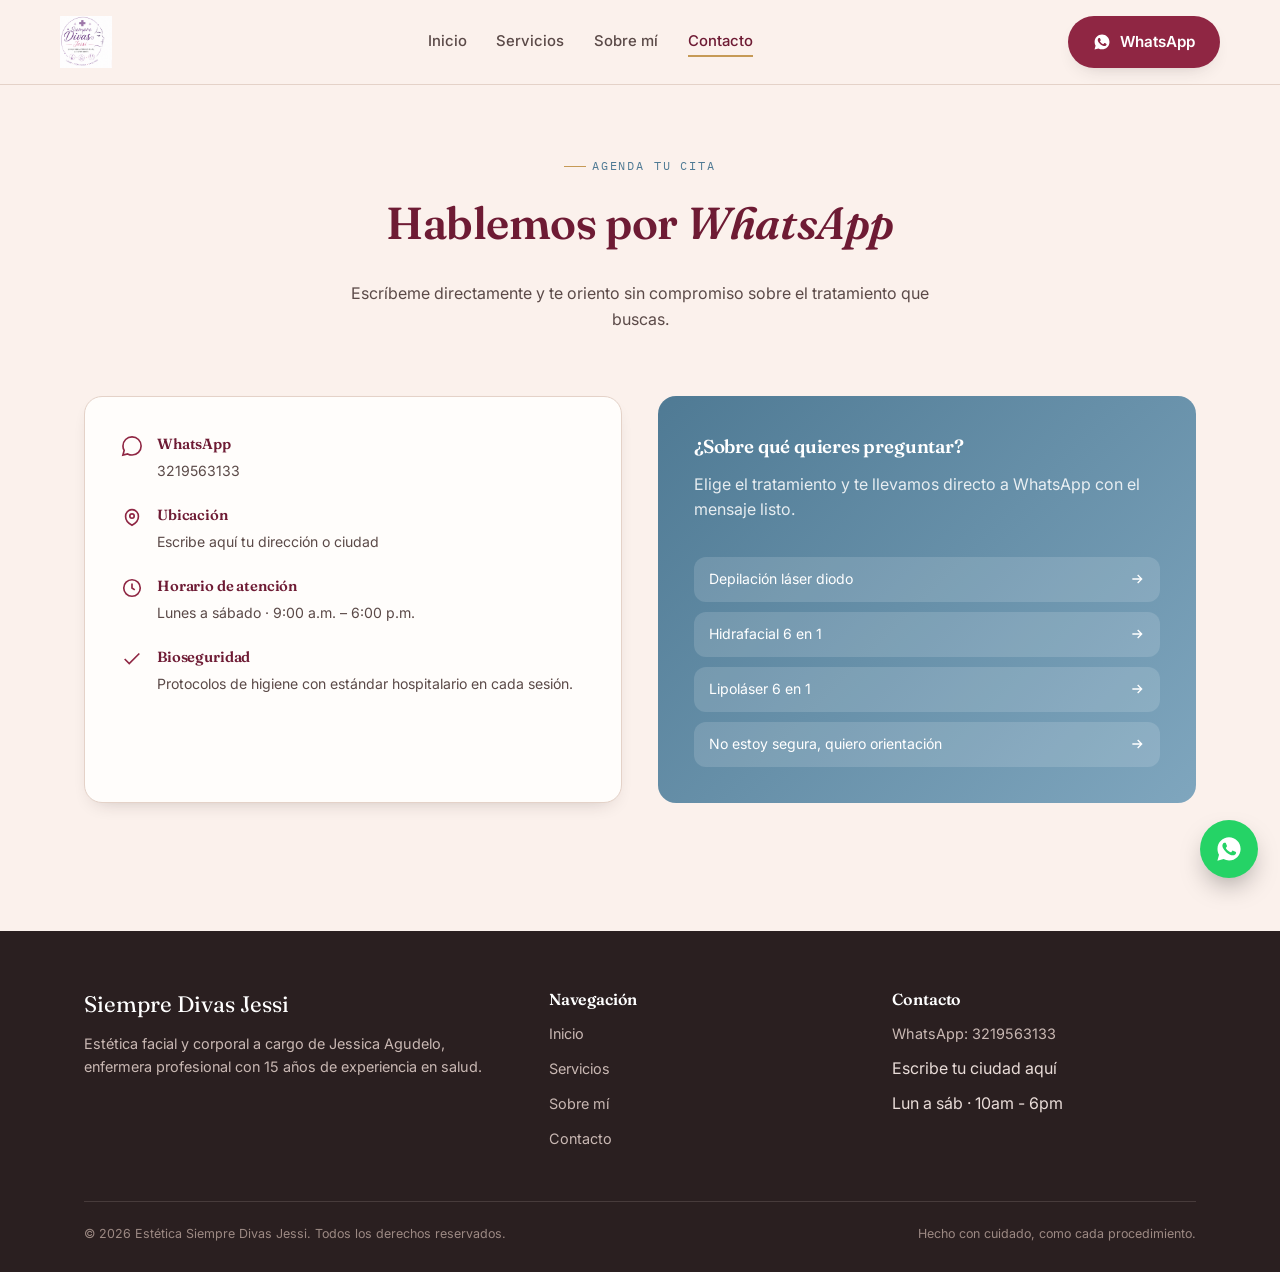
==== contacto.html @ d36f4dac "Add files via upload" ====
<!doctype html>
<html lang="es">
  <head>
    <meta charset="UTF-8" />
    <meta name="viewport" content="width=device-width, initial-scale=1.0" />
    <title>Contacto — Estética Siempre Divas Jessi</title>
    <meta
      name="description"
      content="Agenda tu cita en Estética Siempre Divas Jessi por WhatsApp. Escríbenos y te orientamos sobre depilación láser, hidrafacial o lipoláser."
    />
    <link rel="preconnect" href="https://fonts.googleapis.com" />
    <link rel="preconnect" href="https://fonts.gstatic.com" crossorigin />
    <link
      href="https://fonts.googleapis.com/css2?family=Fraunces:ital,opsz,wght@0,9..144,500;0,9..144,600;1,9..144,500&family=Inter:wght@400;500;600;700&family=IBM+Plex+Mono:wght@500&display=swap"
      rel="stylesheet"
    />
    <link
      rel="icon"
      type="image/png"
      sizes="32x32"
      href="multimedia/favicon-32.png"
    />
    <link rel="apple-touch-icon" href="multimedia/apple-touch-icon.png" />
    <link rel="stylesheet" href="style.css" />
  </head>
  <body>
    <!-- ============ HEADER ============ -->
    <header class="site-header">
      <nav class="nav container">
        <a href="index.html" class="brand">
          <img
            src="multimedia/logo.png"
            alt="Siempre Divas Jessi"
            class="brand-logo"
          />
        </a>
        <ul class="nav-links">
          <li><a href="index.html">Inicio</a></li>
          <li><a href="servicios.html">Servicios</a></li>
          <li><a href="sobre-mi.html">Sobre mí</a></li>
          <li><a href="contacto.html" class="active">Contacto</a></li>
        </ul>
        <div class="nav-cta">
          <a
            class="btn btn-primary"
            href="https://wa.me/573219563133?text=Hola%20Jessi%2C%20quiero%20agendar%20una%20cita"
            target="_blank"
            rel="noopener"
          >
            <svg viewBox="0 0 24 24" fill="currentColor">
              <path
                d="M12.04 2C6.58 2 2.13 6.45 2.13 11.91c0 1.75.46 3.45 1.32 4.95L2.05 22l5.25-1.38a9.9 9.9 0 0 0 4.74 1.21h.01c5.46 0 9.91-4.45 9.91-9.91C21.96 6.45 17.5 2 12.04 2Zm5.8 14.02c-.24.68-1.4 1.3-1.93 1.38-.5.08-1.12.11-1.8-.11-.42-.14-.96-.32-1.65-.62-2.9-1.25-4.8-4.16-4.94-4.36-.14-.2-1.18-1.57-1.18-3 0-1.42.75-2.12 1.02-2.41.27-.29.58-.36.78-.36.2 0 .39 0 .56.01.18.01.42-.07.65.5.24.58.82 2 .89 2.14.07.14.12.31.02.5-.1.2-.15.32-.3.5-.15.17-.31.39-.44.52-.15.15-.3.31-.13.6.17.29.76 1.25 1.63 2.02 1.12 1 2.06 1.31 2.35 1.46.29.15.46.13.63-.08.17-.2.72-.84.91-1.13.19-.29.38-.24.63-.14.26.1 1.65.78 1.93.92.29.15.48.22.55.34.07.13.07.72-.17 1.4Z"
              />
            </svg>
            <span>WhatsApp</span>
          </a>
          <button class="nav-toggle" aria-label="Abrir menú">
            <span></span><span></span><span></span>
          </button>
        </div>
      </nav>
    </header>

    <!-- ============ PAGE HERO ============ -->
    <section class="page-hero">
      <div class="container">
        <div class="eyebrow" style="justify-content: center">
          Agenda tu cita
        </div>
        <h1>Hablemos por <em>WhatsApp</em></h1>
        <p>
          Escríbeme directamente y te oriento sin compromiso sobre el
          tratamiento que buscas.
        </p>
      </div>
    </section>

    <!-- ============ CONTACTO ============ -->
    <section style="padding-top: 16px">
      <div class="container contact-grid">
        <div class="contact-card reveal">
          <div class="contact-item">
            <svg
              viewBox="0 0 24 24"
              fill="none"
              stroke="currentColor"
              stroke-width="1.8"
            >
              <path
                d="M12.04 2C6.58 2 2.13 6.45 2.13 11.91c0 1.75.46 3.45 1.32 4.95L2.05 22l5.25-1.38a9.9 9.9 0 0 0 4.74 1.21h.01c5.46 0 9.91-4.45 9.91-9.91C21.96 6.45 17.5 2 12.04 2Z"
              />
            </svg>
            <div>
              <h4>WhatsApp</h4>
              <p>3219563133</p>
            </div>
          </div>
          <div class="contact-item">
            <svg
              viewBox="0 0 24 24"
              fill="none"
              stroke="currentColor"
              stroke-width="1.8"
            >
              <path
                d="M12 21c4-2 7-5.2 7-9.5A7 7 0 0 0 12 4a7 7 0 0 0-7 7.5C5 15.8 8 19 12 21Z"
              />
              <circle cx="12" cy="11" r="2.4" />
            </svg>
            <div>
              <h4>Ubicación</h4>
              <p>Escribe aquí tu dirección o ciudad</p>
            </div>
          </div>
          <div class="contact-item">
            <svg
              viewBox="0 0 24 24"
              fill="none"
              stroke="currentColor"
              stroke-width="1.8"
            >
              <circle cx="12" cy="12" r="9" />
              <path d="M12 7v5l3 2" />
            </svg>
            <div>
              <h4>Horario de atención</h4>
              <p>Lunes a sábado · 9:00 a.m. – 6:00 p.m.</p>
            </div>
          </div>
          <div class="contact-item">
            <svg
              viewBox="0 0 24 24"
              fill="none"
              stroke="currentColor"
              stroke-width="1.8"
            >
              <path d="M20 6 9 17l-5-5" />
            </svg>
            <div>
              <h4>Bioseguridad</h4>
              <p>
                Protocolos de higiene con estándar hospitalario en cada sesión.
              </p>
            </div>
          </div>
        </div>

        <div class="wa-panel reveal">
          <div>
            <h3>¿Sobre qué quieres preguntar?</h3>
            <p>
              Elige el tratamiento y te llevamos directo a WhatsApp con el
              mensaje listo.
            </p>
          </div>
          <div class="wa-services">
            <a
              href="https://wa.me/573219563133?text=Hola%20Jessi%2C%20quiero%20informaci%C3%B3n%20sobre%20depilaci%C3%B3n%20l%C3%A1ser"
              target="_blank"
              rel="noopener"
            >
              Depilación láser diodo
              <svg
                viewBox="0 0 24 24"
                width="16"
                height="16"
                fill="none"
                stroke="currentColor"
                stroke-width="2"
              >
                <path d="M5 12h14M13 6l6 6-6 6" />
              </svg>
            </a>
            <a
              href="https://wa.me/573219563133?text=Hola%20Jessi%2C%20quiero%20informaci%C3%B3n%20sobre%20hidrafacial"
              target="_blank"
              rel="noopener"
            >
              Hidrafacial 6 en 1
              <svg
                viewBox="0 0 24 24"
                width="16"
                height="16"
                fill="none"
                stroke="currentColor"
                stroke-width="2"
              >
                <path d="M5 12h14M13 6l6 6-6 6" />
              </svg>
            </a>
            <a
              href="https://wa.me/573219563133?text=Hola%20Jessi%2C%20quiero%20informaci%C3%B3n%20sobre%20lipol%C3%A1ser"
              target="_blank"
              rel="noopener"
            >
              Lipoláser 6 en 1
              <svg
                viewBox="0 0 24 24"
                width="16"
                height="16"
                fill="none"
                stroke="currentColor"
                stroke-width="2"
              >
                <path d="M5 12h14M13 6l6 6-6 6" />
              </svg>
            </a>
            <a
              href="https://wa.me/573219563133?text=Hola%20Jessi%2C%20no%20s%C3%A9%20qu%C3%A9%20tratamiento%20necesito%2C%20%C2%BFme%20puedes%20orientar%3F"
              target="_blank"
              rel="noopener"
            >
              No estoy segura, quiero orientación
              <svg
                viewBox="0 0 24 24"
                width="16"
                height="16"
                fill="none"
                stroke="currentColor"
                stroke-width="2"
              >
                <path d="M5 12h14M13 6l6 6-6 6" />
              </svg>
            </a>
          </div>
        </div>
      </div>
    </section>

    <!-- ============ FOOTER ============ -->
    <footer class="site-footer">
      <div class="container">
        <div class="footer-grid">
          <div>
            <div class="footer-brand">Siempre Divas Jessi</div>
            <p>
              Estética facial y corporal a cargo de Jessica Agudelo, enfermera
              profesional con 15 años de experiencia en salud.
            </p>
          </div>
          <div>
            <h4>Navegación</h4>
            <ul>
              <li><a href="index.html">Inicio</a></li>
              <li><a href="servicios.html">Servicios</a></li>
              <li><a href="sobre-mi.html">Sobre mí</a></li>
              <li><a href="contacto.html">Contacto</a></li>
            </ul>
          </div>
          <div>
            <h4>Contacto</h4>
            <ul>
              <li>
                <a
                  href="https://wa.me/573219563133"
                  target="_blank"
                  rel="noopener"
                  >WhatsApp: 3219563133</a
                >
              </li>
              <li>Escribe tu ciudad aquí</li>
              <li>Lun a sáb · 10am - 6pm</li>
            </ul>
          </div>
        </div>
        <div class="footer-bottom">
          <span
            >© 2026 Estética Siempre Divas Jessi. Todos los derechos
            reservados.</span
          >
          <span>Hecho con cuidado, como cada procedimiento.</span>
        </div>
      </div>
    </footer>

    <a
      class="wa-float"
      href="https://wa.me/573219563133?text=Hola%20Jessi%2C%20quiero%20agendar%20una%20cita"
      target="_blank"
      rel="noopener"
      aria-label="Escribir por WhatsApp"
    >
      <svg viewBox="0 0 24 24" fill="currentColor">
        <path
          d="M12.04 2C6.58 2 2.13 6.45 2.13 11.91c0 1.75.46 3.45 1.32 4.95L2.05 22l5.25-1.38a9.9 9.9 0 0 0 4.74 1.21h.01c5.46 0 9.91-4.45 9.91-9.91C21.96 6.45 17.5 2 12.04 2Zm5.8 14.02c-.24.68-1.4 1.3-1.93 1.38-.5.08-1.12.11-1.8-.11-.42-.14-.96-.32-1.65-.62-2.9-1.25-4.8-4.16-4.94-4.36-.14-.2-1.18-1.57-1.18-3 0-1.42.75-2.12 1.02-2.41.27-.29.58-.36.78-.36.2 0 .39 0 .56.01.18.01.42-.07.65.5.24.58.82 2 .89 2.14.07.14.12.31.02.5-.1.2-.15.32-.3.5-.15.17-.31.39-.44.52-.15.15-.3.31-.13.6.17.29.76 1.25 1.63 2.02 1.12 1 2.06 1.31 2.35 1.46.29.15.46.13.63-.08.17-.2.72-.84.91-1.13.19-.29.38-.24.63-.14.26.1 1.65.78 1.93.92.29.15.48.22.55.34.07.13.07.72-.17 1.4Z"
        />
      </svg>
    </a>

    <script src="main.js"></script>
  </body>
</html>
---- style.css ----
/* ==========================================================================
   Estética Siempre Divas Jessi — Sistema de diseño
   Paleta: azul bata clínica + vino profundo + dorado credencial
   Tipografía: Fraunces (display) + Inter (cuerpo) + IBM Plex Mono (etiquetas)
   ========================================================================== */

:root {
  --ink: #2a1f20;
  --ink-soft: #5b4a48;
  --bg: #fbf1ec;
  --bg-alt: #f4e4dd;
  --card: #fffdfb;
  --rose: #8f2643;
  --rose-deep: #6e1b34;
  --rose-tint: #f1d3d9;
  --blue: #7fa6be;
  --blue-deep: #4f7a94;
  --blue-tint: #e4eef3;
  --gold: #c69a56;
  --gold-soft: #e7d3a9;
  --line: #e4d2c8;

  --font-display: "Fraunces", "Georgia", serif;
  --font-body: "Inter", "Segoe UI", sans-serif;
  --font-mono: "IBM Plex Mono", monospace;

  --radius: 18px;
  --radius-sm: 10px;
  --shadow: 0 18px 40px -20px rgba(42, 31, 32, 0.35);
  --shadow-sm: 0 8px 20px -12px rgba(42, 31, 32, 0.3);
}

*,
*::before,
*::after {
  box-sizing: border-box;
}
html {
  scroll-behavior: smooth;
}

body {
  margin: 0;
  background: var(--bg);
  color: var(--ink);
  font-family: var(--font-body);
  font-size: 16px;
  line-height: 1.6;
  -webkit-font-smoothing: antialiased;
}

img {
  max-width: 100%;
  display: block;
}
a {
  color: inherit;
  text-decoration: none;
}
ul {
  margin: 0;
  padding: 0;
  list-style: none;
}
h1,
h2,
h3,
h4 {
  font-family: var(--font-display);
  font-weight: 600;
  margin: 0 0 0.5em;
  color: var(--rose-deep);
  letter-spacing: -0.01em;
}
p {
  margin: 0 0 1em;
}

.container {
  width: 100%;
  max-width: 1160px;
  margin: 0 auto;
  padding: 0 24px;
}

.eyebrow {
  display: inline-flex;
  align-items: center;
  gap: 0.5em;
  font-family: var(--font-mono);
  text-transform: uppercase;
  letter-spacing: 0.16em;
  font-size: 0.72rem;
  color: var(--blue-deep);
  margin-bottom: 1em;
}
.eyebrow::before {
  content: "";
  width: 22px;
  height: 1.5px;
  background: var(--gold);
}

/* -------------------- Botones -------------------- */
.btn {
  display: inline-flex;
  align-items: center;
  gap: 0.55em;
  padding: 0.85em 1.6em;
  border-radius: 999px;
  font-weight: 600;
  font-size: 0.95rem;
  border: 1.5px solid transparent;
  cursor: pointer;
  transition:
    transform 0.25s ease,
    box-shadow 0.25s ease,
    background 0.25s ease;
}
.btn:hover {
  transform: translateY(-2px);
}
.btn-primary {
  background: var(--rose);
  color: #fff;
  box-shadow: var(--shadow-sm);
}
.btn-primary:hover {
  background: var(--rose-deep);
}
.btn-ghost {
  background: transparent;
  border-color: var(--rose);
  color: var(--rose-deep);
}
.btn-ghost:hover {
  background: var(--rose-tint);
}
.btn-light {
  background: #fff;
  color: var(--rose-deep);
}
.btn svg {
  width: 18px;
  height: 18px;
  flex-shrink: 0;
}

/* -------------------- Header -------------------- */
.site-header {
  position: sticky;
  top: 0;
  z-index: 50;
  background: rgba(251, 241, 236, 0.88);
  backdrop-filter: blur(10px);
  border-bottom: 1px solid var(--line);
}
.nav {
  display: flex;
  align-items: center;
  justify-content: space-between;
  padding: 16px 0;
}
.brand {
  display: flex;
  align-items: center;
  gap: 0.65em;
  font-family: var(--font-display);
  font-size: 1.3rem;
  font-weight: 600;
  color: var(--rose-deep);
}
.brand-logo {
  height: 52px;
  width: auto;
  flex-shrink: 0;
  display: block;
}
.brand small {
  font-family: var(--font-mono);
  font-size: 0.58rem;
  letter-spacing: 0.18em;
  text-transform: uppercase;
  color: var(--blue-deep);
  font-weight: 500;
}
.nav-links {
  display: flex;
  gap: 2em;
  font-size: 0.93rem;
  font-weight: 500;
}
.nav-links a {
  position: relative;
  padding: 0.3em 0;
  color: var(--ink-soft);
}
.nav-links a::after {
  content: "";
  position: absolute;
  left: 0;
  bottom: -2px;
  width: 0%;
  height: 2px;
  background: var(--gold);
  transition: width 0.25s ease;
}
.nav-links a:hover::after,
.nav-links a.active::after {
  width: 100%;
}
.nav-links a.active {
  color: var(--rose-deep);
}

.nav-cta {
  display: flex;
  align-items: center;
  gap: 14px;
}
.nav-toggle {
  display: none;
  background: none;
  border: none;
  cursor: pointer;
  padding: 6px;
}
.nav-toggle span {
  display: block;
  width: 24px;
  height: 2px;
  background: var(--rose-deep);
  margin: 5px 0;
  transition:
    transform 0.25s ease,
    opacity 0.25s ease;
}

/* -------------------- Hero -------------------- */
.hero {
  padding: 72px 0 96px;
  overflow: hidden;
}
.hero .container {
  display: grid;
  grid-template-columns: 1.05fr 0.95fr;
  gap: 56px;
  align-items: center;
}
.hero h1 {
  font-size: clamp(2.3rem, 4vw, 3.4rem);
  line-height: 1.08;
}
.hero h1 em {
  font-style: italic;
  color: var(--rose);
}
.hero-sub {
  font-size: 1.08rem;
  color: var(--ink-soft);
  max-width: 46ch;
}
.hero-cta {
  display: flex;
  gap: 14px;
  flex-wrap: wrap;
  margin-top: 1.6em;
}

.hero-trust {
  margin-top: 2.6em;
  display: flex;
  gap: 28px;
  flex-wrap: wrap;
}
.hero-trust div {
  font-family: var(--font-mono);
  font-size: 0.68rem;
  letter-spacing: 0.08em;
  text-transform: uppercase;
  color: var(--ink-soft);
  border-left: 2px solid var(--gold);
  padding-left: 0.7em;
}
.hero-trust strong {
  display: block;
  font-family: var(--font-display);
  font-size: 1.3rem;
  color: var(--rose-deep);
  text-transform: none;
  letter-spacing: 0;
}

.hero-art {
  position: relative;
}
.hero-photo {
  border-radius: var(--radius);
  overflow: hidden;
  box-shadow: var(--shadow);
  aspect-ratio: 3/4;
  background: var(--blue-tint);
}
.hero-photo img {
  width: 100%;
  height: 100%;
  object-fit: cover;
  object-position: top center;
}

/* credencial: elemento distintivo */
.credential {
  position: absolute;
  bottom: -30px;
  left: -34px;
  width: 250px;
  background: #fff;
  border-radius: 14px;
  padding: 16px 18px;
  box-shadow: var(--shadow);
  transform: rotate(-6deg);
  border: 1px solid var(--line);
}
.credential::before {
  content: "";
  position: absolute;
  top: -8px;
  left: 26px;
  width: 46px;
  height: 16px;
  background: var(--gold-soft);
  border-radius: 3px;
}
.credential-top {
  display: flex;
  align-items: center;
  gap: 8px;
  margin-bottom: 10px;
}
.credential-dot {
  width: 9px;
  height: 9px;
  border-radius: 50%;
  background: var(--rose);
  flex-shrink: 0;
  box-shadow: 0 0 0 3px var(--rose-tint);
}
.credential-label {
  font-family: var(--font-mono);
  font-size: 0.58rem;
  letter-spacing: 0.12em;
  text-transform: uppercase;
  color: var(--blue-deep);
}
.credential-name {
  font-family: var(--font-display);
  font-size: 1.05rem;
  color: var(--ink);
  margin-bottom: 2px;
}
.credential-role {
  font-size: 0.74rem;
  color: var(--ink-soft);
  margin-bottom: 10px;
}
.credential-meta {
  display: flex;
  justify-content: space-between;
  border-top: 1px dashed var(--line);
  padding-top: 8px;
  font-family: var(--font-mono);
  font-size: 0.62rem;
  color: var(--blue-deep);
  text-transform: uppercase;
  letter-spacing: 0.04em;
}

/* -------------------- Secciones genéricas -------------------- */
section {
  padding: 88px 0;
}
.section-head {
  max-width: 620px;
  margin-bottom: 3em;
}
.section-head.center {
  margin-left: auto;
  margin-right: auto;
  text-align: center;
}
.section-head h2 {
  font-size: clamp(1.7rem, 3vw, 2.3rem);
}
.section-head p {
  color: var(--ink-soft);
}

.alt-bg {
  background: var(--bg-alt);
}

/* -------------------- Tarjetas de servicio -------------------- */
.service-grid {
  display: grid;
  grid-template-columns: repeat(3, 1fr);
  gap: 26px;
}
.service-card {
  background: var(--card);
  border-radius: var(--radius);
  padding: 32px 28px;
  border: 1px solid var(--line);
  box-shadow: var(--shadow-sm);
  transition:
    transform 0.3s ease,
    box-shadow 0.3s ease;
  display: flex;
  flex-direction: column;
  gap: 14px;
}
.service-card:hover {
  transform: translateY(-6px);
  box-shadow: var(--shadow);
}
.service-icon {
  width: 52px;
  height: 52px;
  border-radius: 14px;
  background: var(--blue-tint);
  display: flex;
  align-items: center;
  justify-content: center;
  color: var(--blue-deep);
  overflow: hidden;
}
.service-icon svg {
  width: 26px;
  height: 26px;
}
.service-icon img {
  width: 100%;
  height: 100%;
  object-fit: cover;
}
.service-card h3 {
  font-size: 1.25rem;
  margin-bottom: 0.2em;
}
.service-card p {
  color: var(--ink-soft);
  font-size: 0.93rem;
  margin-bottom: 0;
  flex-grow: 1;
}
.service-card .card-link {
  font-family: var(--font-mono);
  font-size: 0.72rem;
  letter-spacing: 0.06em;
  text-transform: uppercase;
  color: var(--rose);
  display: inline-flex;
  align-items: center;
  gap: 0.4em;
}
.service-card .card-link svg {
  width: 14px;
  height: 14px;
  transition: transform 0.2s ease;
}
.service-card:hover .card-link svg {
  transform: translateX(4px);
}

/* -------------------- Franja de confianza -------------------- */
.trust-strip {
  display: flex;
  flex-wrap: wrap;
  gap: 12px;
  justify-content: center;
}
.trust-pill {
  display: inline-flex;
  align-items: center;
  gap: 0.5em;
  padding: 0.6em 1.2em;
  background: var(--card);
  border: 1px solid var(--line);
  border-radius: 999px;
  font-size: 0.82rem;
  color: var(--ink-soft);
}
.trust-pill svg {
  width: 16px;
  height: 16px;
  color: var(--gold);
}

/* -------------------- CTA final -------------------- */
.cta-band {
  background: linear-gradient(135deg, var(--rose-deep), var(--rose));
  color: #fff;
  border-radius: 26px;
  padding: 56px 48px;
  display: flex;
  align-items: center;
  justify-content: space-between;
  gap: 24px;
  flex-wrap: wrap;
}
.cta-band h2 {
  color: #fff;
  margin-bottom: 0.2em;
}
.cta-band p {
  color: rgba(255, 255, 255, 0.82);
  margin-bottom: 0;
}

/* -------------------- Footer -------------------- */
.site-footer {
  background: var(--ink);
  color: #e9dcd8;
  padding: 56px 0 28px;
  margin-top: 40px;
}
.footer-grid {
  display: grid;
  grid-template-columns: 1.4fr 1fr 1fr;
  gap: 40px;
  margin-bottom: 40px;
}
.footer-grid h4 {
  color: #fff;
  font-size: 1rem;
}
.footer-brand {
  font-family: var(--font-display);
  font-size: 1.4rem;
  color: #fff;
  margin-bottom: 0.4em;
}
.footer-grid p,
.footer-grid a {
  color: #c9b8b3;
  font-size: 0.9rem;
}
.footer-grid a:hover {
  color: var(--gold-soft);
}
.footer-grid ul li {
  margin-bottom: 0.6em;
}
.footer-bottom {
  border-top: 1px solid rgba(233, 220, 216, 0.15);
  padding-top: 22px;
  font-size: 0.78rem;
  color: #9c8983;
  display: flex;
  justify-content: space-between;
  flex-wrap: wrap;
  gap: 10px;
}

/* -------------------- WhatsApp flotante -------------------- */
.wa-float {
  position: fixed;
  bottom: 22px;
  right: 22px;
  z-index: 60;
  width: 58px;
  height: 58px;
  border-radius: 50%;
  background: #25d366;
  display: flex;
  align-items: center;
  justify-content: center;
  box-shadow: 0 12px 28px -8px rgba(0, 0, 0, 0.4);
  transition: transform 0.25s ease;
}
.wa-float:hover {
  transform: scale(1.08);
}
.wa-float svg {
  width: 28px;
  height: 28px;
  fill: #fff;
}

/* -------------------- Reveal on scroll -------------------- */
.reveal {
  opacity: 0;
  transform: translateY(18px);
  transition:
    opacity 0.7s ease,
    transform 0.7s ease;
}
.reveal.is-visible {
  opacity: 1;
  transform: translateY(0);
}

/* -------------------- Página interna: hero simple -------------------- */
.page-hero {
  padding: 64px 0 48px;
  text-align: center;
}
.page-hero h1 {
  font-size: clamp(2rem, 4vw, 2.8rem);
}
.page-hero p {
  color: var(--ink-soft);
  max-width: 60ch;
  margin: 0 auto;
}

/* -------------------- Servicios (página) -------------------- */
.service-detail {
  display: grid;
  grid-template-columns: 0.9fr 1.1fr;
  gap: 52px;
  align-items: center;
  padding: 56px 0;
  border-bottom: 1px solid var(--line);
}
.service-detail:last-child {
  border-bottom: none;
}
.service-detail:nth-child(even) {
  direction: rtl;
}
.service-detail:nth-child(even) > * {
  direction: ltr;
}
.service-visual {
  background: var(--blue-tint);
  border-radius: var(--radius);
  aspect-ratio: 4/3.2;
  display: flex;
  align-items: center;
  justify-content: center;
  position: relative;
  overflow: hidden;
}
.service-visual svg {
  width: 46%;
  height: 46%;
  color: var(--blue-deep);
}
.service-visual img {
  width: 100%;
  height: 100%;
  object-fit: cover;
}
.service-visual.has-photo {
  background: var(--card);
}
.service-visual .tag {
  position: absolute;
  top: 18px;
  left: 18px;
  background: #fff;
  padding: 0.4em 0.9em;
  border-radius: 999px;
  font-family: var(--font-mono);
  font-size: 0.62rem;
  letter-spacing: 0.08em;
  text-transform: uppercase;
  color: var(--rose);
  box-shadow: var(--shadow-sm);
}
.service-copy ul {
  margin: 1.2em 0;
}
.service-copy li {
  padding-left: 1.6em;
  position: relative;
  margin-bottom: 0.7em;
  color: var(--ink-soft);
  font-size: 0.95rem;
}
.service-copy li::before {
  content: "";
  position: absolute;
  left: 0;
  top: 0.5em;
  width: 8px;
  height: 8px;
  border-radius: 2px;
  background: var(--gold);
  transform: rotate(45deg);
}
.zone-tags {
  display: flex;
  flex-wrap: wrap;
  gap: 8px;
  margin: 1.2em 0;
}
.zone-tags span {
  font-size: 0.78rem;
  padding: 0.4em 0.9em;
  border-radius: 999px;
  background: var(--rose-tint);
  color: var(--rose-deep);
}

/* -------------------- Sobre mí: timeline -------------------- */
.timeline {
  position: relative;
  padding-left: 32px;
  border-left: 2px solid var(--line);
}
.timeline-item {
  position: relative;
  padding-bottom: 40px;
}
.timeline-item:last-child {
  padding-bottom: 0;
}
.timeline-item::before {
  content: "";
  position: absolute;
  left: -39px;
  top: 2px;
  width: 16px;
  height: 16px;
  border-radius: 50%;
  background: var(--card);
  border: 3px solid var(--gold);
}
.timeline-item h4 {
  font-size: 1.05rem;
  margin-bottom: 0.3em;
  color: var(--ink);
}
.timeline-item p {
  color: var(--ink-soft);
  font-size: 0.92rem;
  margin-bottom: 0;
}

.values-grid {
  display: grid;
  grid-template-columns: repeat(4, 1fr);
  gap: 20px;
}
.value-card {
  text-align: center;
  padding: 26px 16px;
  background: var(--card);
  border-radius: var(--radius-sm);
  border: 1px solid var(--line);
}
.value-card svg {
  width: 30px;
  height: 30px;
  color: var(--rose);
  margin-bottom: 10px;
}
.value-card h4 {
  font-size: 0.95rem;
  margin-bottom: 0.3em;
}
.value-card p {
  font-size: 0.82rem;
  color: var(--ink-soft);
  margin: 0;
}

.about-portrait {
  display: grid;
  grid-template-columns: 0.8fr 1.2fr;
  gap: 52px;
  align-items: center;
}
.about-portrait .hero-photo {
  aspect-ratio: 3/4;
}

/* -------------------- Contacto -------------------- */
.contact-grid {
  display: grid;
  grid-template-columns: 1fr 1fr;
  gap: 36px;
}
.contact-card {
  background: var(--card);
  border: 1px solid var(--line);
  border-radius: var(--radius);
  padding: 36px;
  box-shadow: var(--shadow-sm);
}
.contact-item {
  display: flex;
  gap: 14px;
  margin-bottom: 22px;
  align-items: flex-start;
}
.contact-item:last-child {
  margin-bottom: 0;
}
.contact-item svg {
  width: 22px;
  height: 22px;
  color: var(--rose);
  flex-shrink: 0;
  margin-top: 2px;
}
.contact-item h4 {
  font-size: 0.92rem;
  margin-bottom: 0.2em;
}
.contact-item p {
  font-size: 0.88rem;
  color: var(--ink-soft);
  margin: 0;
}

.wa-panel {
  background: linear-gradient(135deg, var(--blue-deep), var(--blue));
  border-radius: var(--radius);
  padding: 36px;
  color: #fff;
  display: flex;
  flex-direction: column;
  justify-content: center;
  gap: 18px;
}
.wa-panel h3 {
  color: #fff;
}
.wa-panel p {
  color: rgba(255, 255, 255, 0.85);
}
.wa-services {
  display: flex;
  flex-direction: column;
  gap: 10px;
}
.wa-services a {
  background: rgba(255, 255, 255, 0.14);
  padding: 0.8em 1.1em;
  border-radius: 12px;
  font-size: 0.88rem;
  display: flex;
  justify-content: space-between;
  align-items: center;
  transition: background 0.2s ease;
}
.wa-services a:hover {
  background: rgba(255, 255, 255, 0.24);
}

/* -------------------- Responsive -------------------- */
@media (max-width: 920px) {
  .hero .container {
    grid-template-columns: 1fr;
  }
  .hero-art {
    order: -1;
    max-width: 380px;
    margin: 0 auto 40px;
  }
  .service-grid {
    grid-template-columns: 1fr 1fr;
  }
  .footer-grid {
    grid-template-columns: 1fr;
    gap: 28px;
  }
  .service-detail {
    grid-template-columns: 1fr;
  }
  .service-detail:nth-child(even) {
    direction: ltr;
  }
  .about-portrait {
    grid-template-columns: 1fr;
  }
  .values-grid {
    grid-template-columns: 1fr 1fr;
  }
  .contact-grid {
    grid-template-columns: 1fr;
  }
}
@media (max-width: 720px) {
  .nav-links {
    position: absolute;
    top: 100%;
    left: 0;
    right: 0;
    background: var(--bg);
    flex-direction: column;
    padding: 20px 24px;
    border-bottom: 1px solid var(--line);
    display: none;
    gap: 1em;
  }
  .nav-links.open {
    display: flex;
  }
  .nav-toggle {
    display: block;
  }
  .nav-cta .btn-primary span {
    display: none;
  }
  .service-grid {
    grid-template-columns: 1fr;
  }
  .values-grid {
    grid-template-columns: 1fr 1fr;
  }
  .cta-band {
    flex-direction: column;
    text-align: center;
    padding: 40px 28px;
  }
  .credential {
    width: 200px;
    left: 10px;
    padding: 12px 14px;
  }
  .brand-logo {
    height: 40px;
  }
}

@media (prefers-reduced-motion: reduce) {
  * {
    transition: none !important;
    animation: none !important;
    scroll-behavior: auto !important;
  }
}
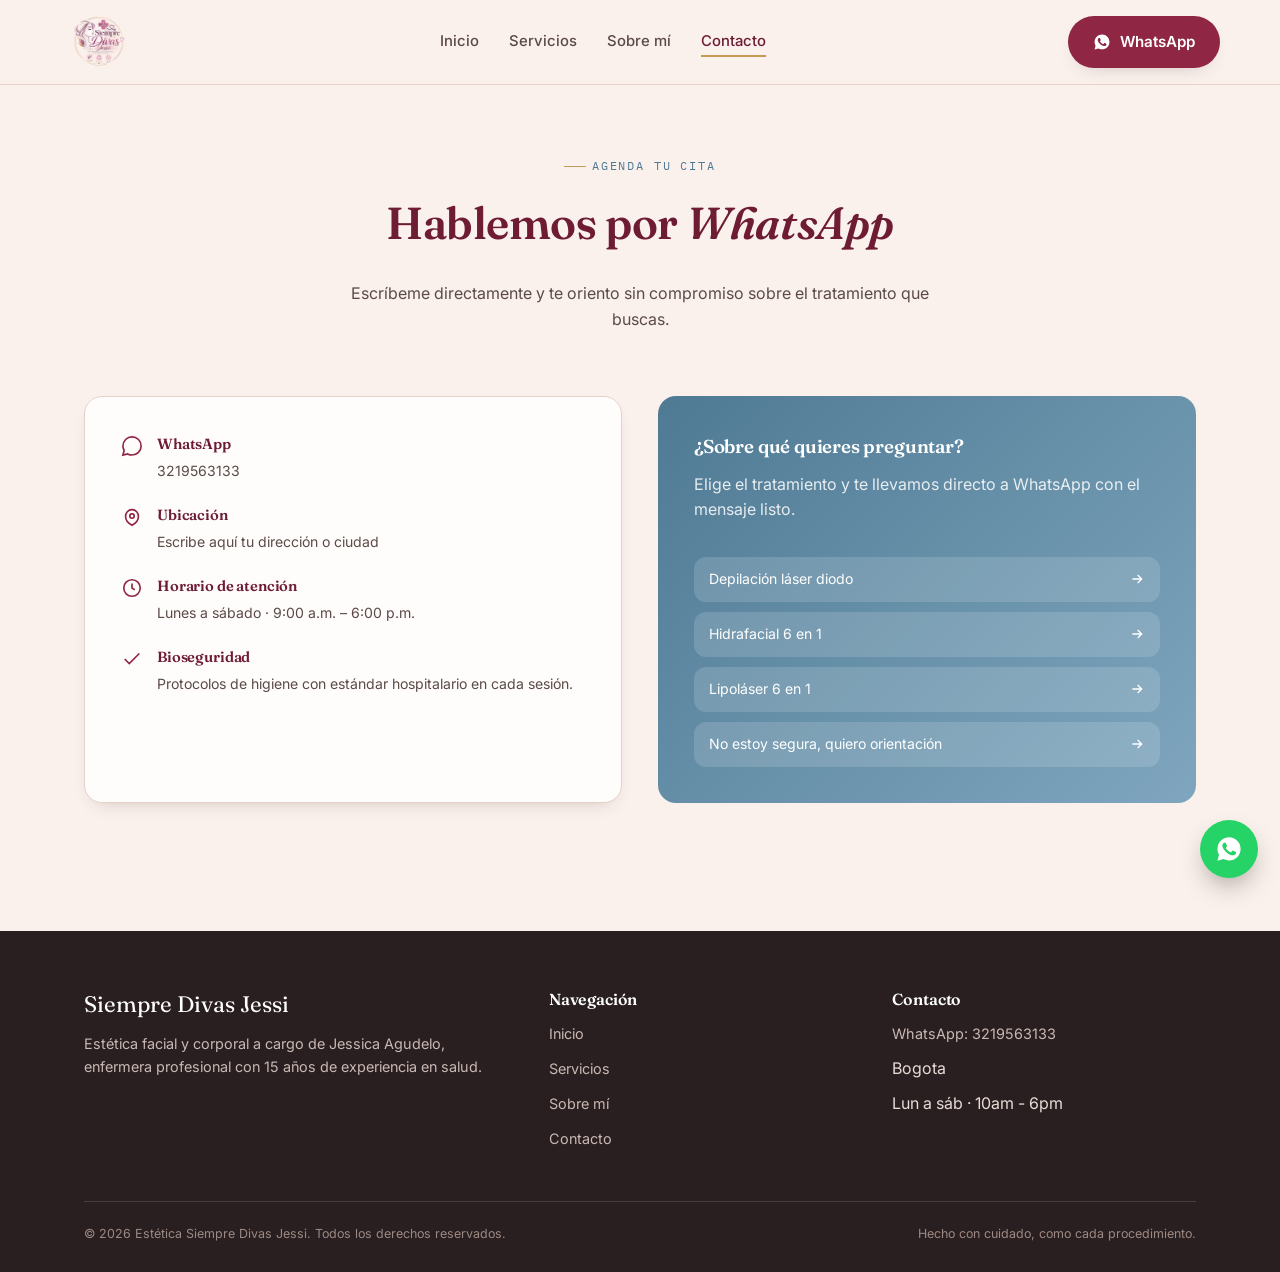
==== commit cf19d148: "Update contacto.html" ====
--- a/contacto.html
+++ b/contacto.html
@@ -258,7 +258,7 @@
                   >WhatsApp: 3219563133</a
                 >
               </li>
-              <li>Escribe tu ciudad aquí</li>
+              <li>Bogota</li>
               <li>Lun a sáb · 10am - 6pm</li>
             </ul>
           </div>
@@ -289,4 +289,4 @@
 
     <script src="main.js"></script>
   </body>
-</html>+</html>
--- a/style.css
+++ b/style.css
@@ -703,6 +703,32 @@
   color: var(--rose-deep);
 }
 
+/* -------------------- Figuras informativas (gráficos de proveedor) -------------------- */
+.info-figure {
+  margin-top: 20px;
+  border-radius: var(--radius);
+  overflow: hidden;
+  box-shadow: var(--shadow-sm);
+  border: 1px solid var(--line);
+  background: #fff;
+}
+.info-figure img {
+  width: 100%;
+  display: block;
+  max-height: 380px;
+  object-fit: contain;
+  padding: 28px;
+  box-sizing: border-box;
+  background: #fff;
+}
+.info-figure figcaption {
+  padding: 14px 20px;
+  font-size: 0.82rem;
+  color: var(--ink-soft);
+  background: var(--card);
+  text-align: center;
+}
+
 /* -------------------- Sobre mí: timeline -------------------- */
 .timeline {
   position: relative;
@@ -932,4 +958,4 @@
     animation: none !important;
     scroll-behavior: auto !important;
   }
-}+}
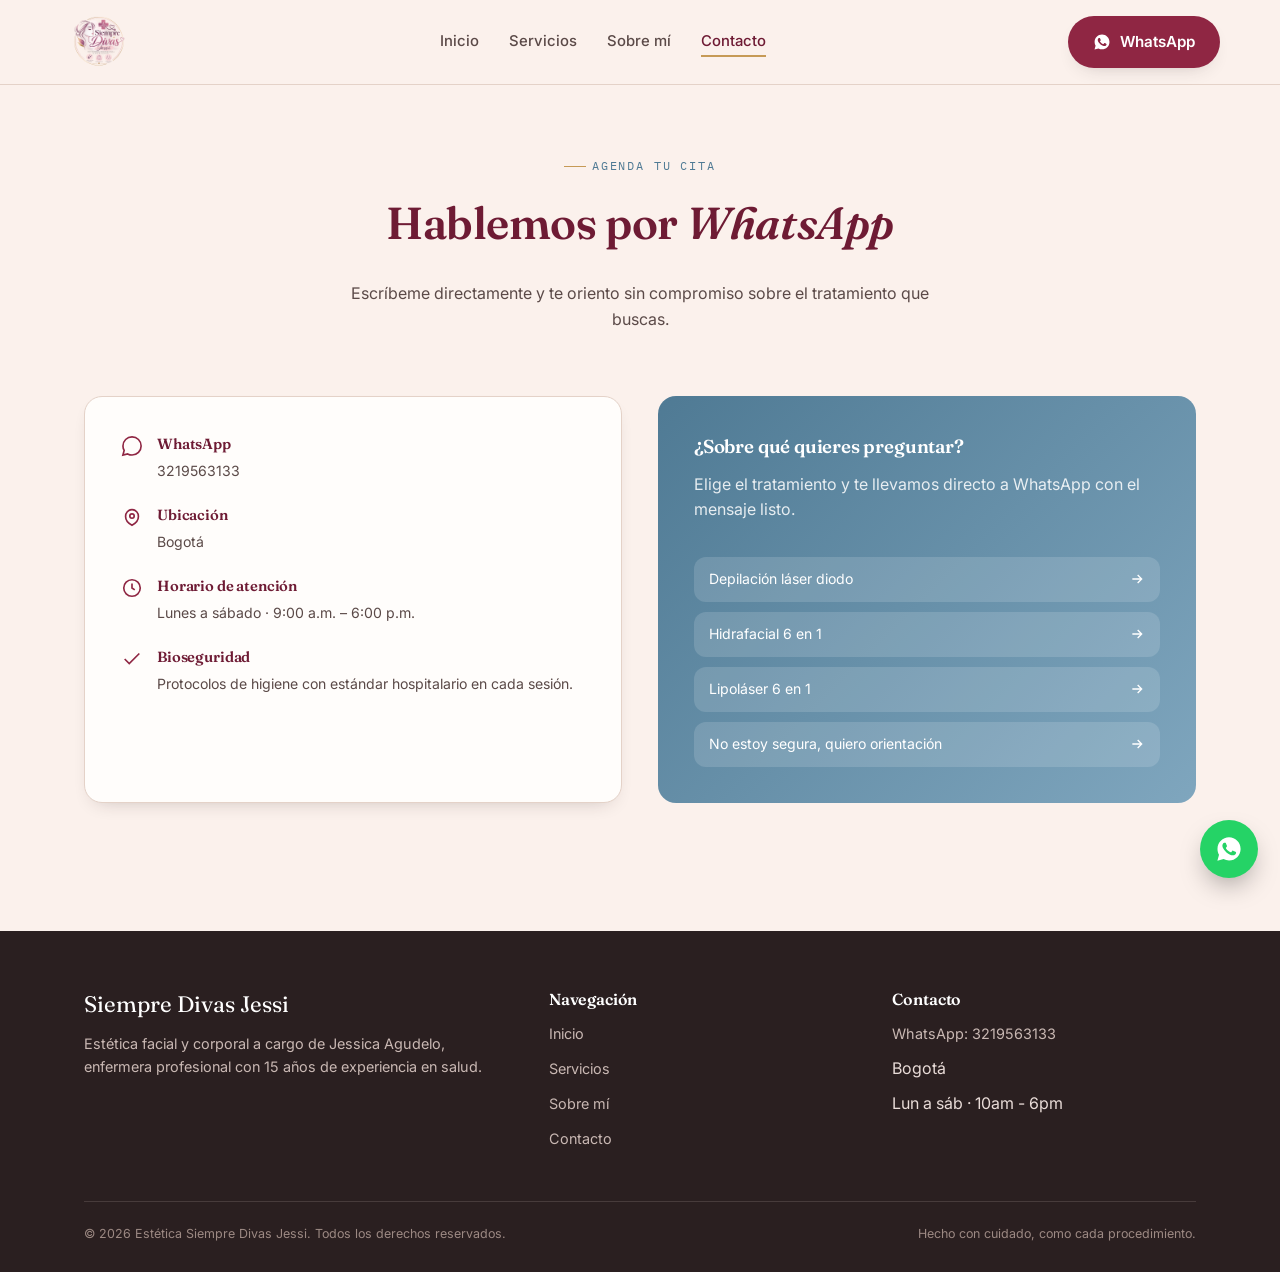
==== commit 134fe6f2: "Update contacto.html" ====
--- a/contacto.html
+++ b/contacto.html
@@ -18,9 +18,9 @@
       rel="icon"
       type="image/png"
       sizes="32x32"
-      href="multimedia/favicon-32.png"
+      href="multimedia/favicon-512.png"
     />
-    <link rel="apple-touch-icon" href="multimedia/apple-touch-icon.png" />
+    <link rel="apple-touch-icon" href="multimedia/favicon-512.png" />
     <link rel="stylesheet" href="style.css" />
   </head>
   <body>
@@ -109,7 +109,7 @@
             </svg>
             <div>
               <h4>Ubicación</h4>
-              <p>Escribe aquí tu dirección o ciudad</p>
+              <p>Bogotá</p>
             </div>
           </div>
           <div class="contact-item">
@@ -258,7 +258,7 @@
                   >WhatsApp: 3219563133</a
                 >
               </li>
-              <li>Bogota</li>
+              <li>Bogotá</li>
               <li>Lun a sáb · 10am - 6pm</li>
             </ul>
           </div>
--- a/style.css
+++ b/style.css
@@ -649,10 +649,12 @@
 .service-visual img {
   width: 100%;
   height: 100%;
-  object-fit: cover;
+  object-fit: contain;
+  padding: 28px;
+  box-sizing: border-box;
 }
 .service-visual.has-photo {
-  background: var(--card);
+  background: #fff;
 }
 .service-visual .tag {
   position: absolute;
@@ -710,16 +712,10 @@
   overflow: hidden;
   box-shadow: var(--shadow-sm);
   border: 1px solid var(--line);
-  background: #fff;
 }
 .info-figure img {
   width: 100%;
   display: block;
-  max-height: 380px;
-  object-fit: contain;
-  padding: 28px;
-  box-sizing: border-box;
-  background: #fff;
 }
 .info-figure figcaption {
   padding: 14px 20px;
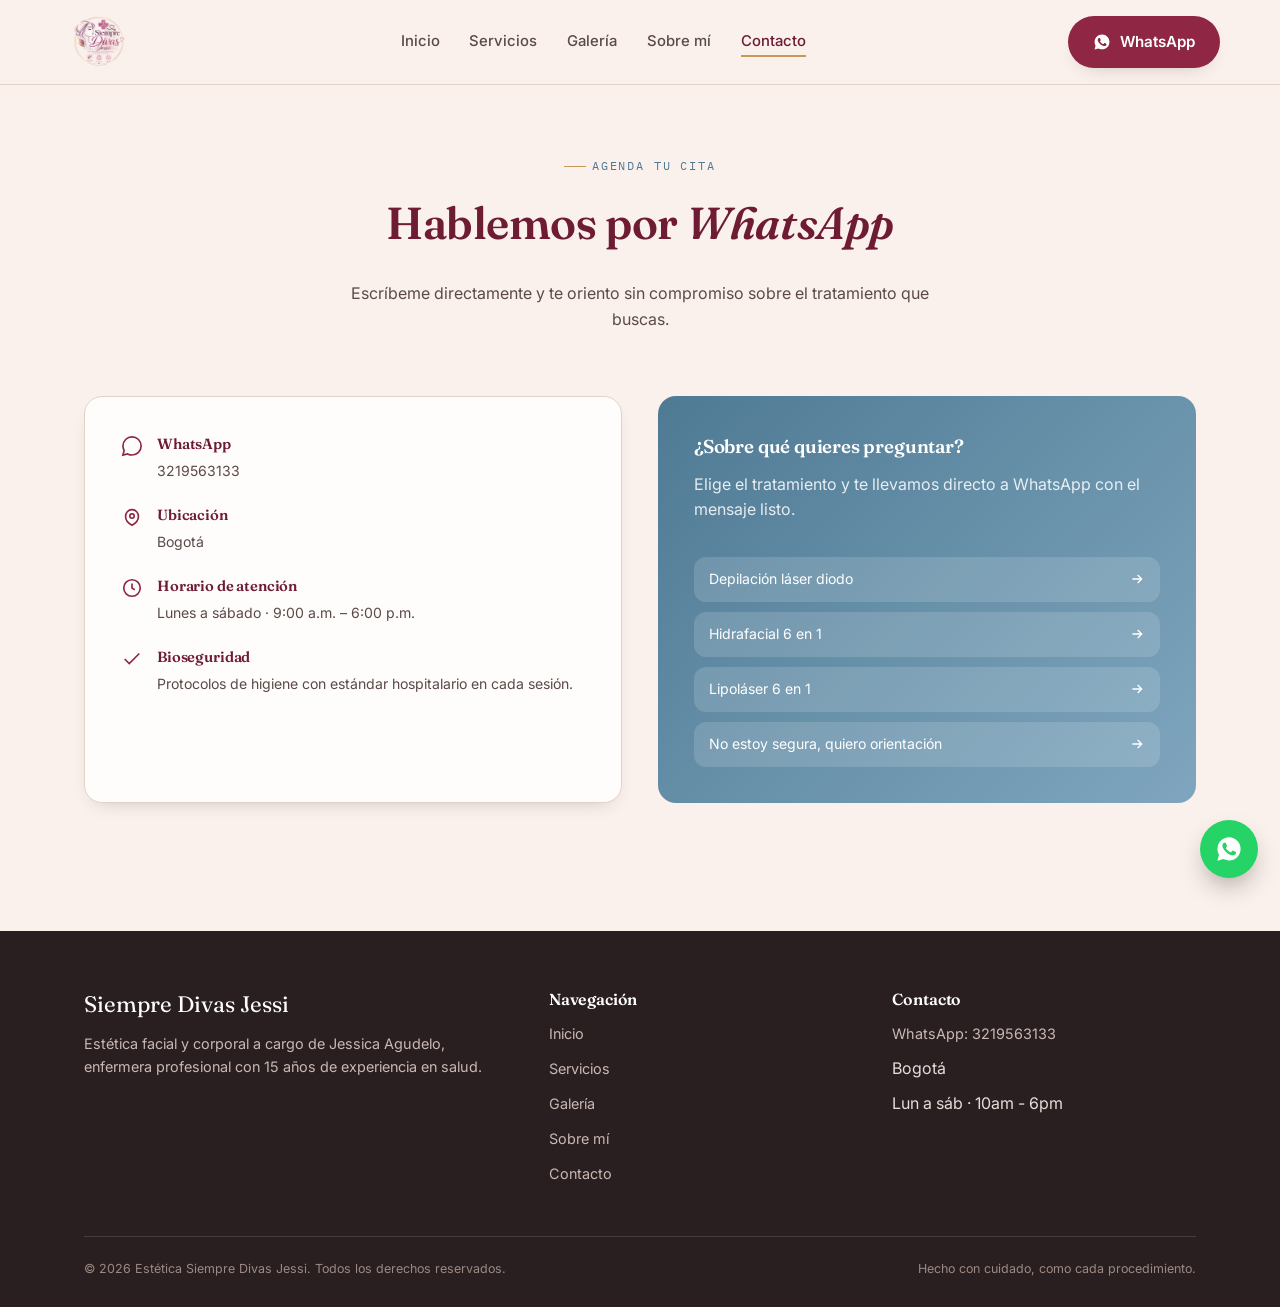
==== commit b791512a: "Update contacto.html" ====
--- a/contacto.html
+++ b/contacto.html
@@ -18,7 +18,7 @@
       rel="icon"
       type="image/png"
       sizes="32x32"
-      href="multimedia/favicon-512.png"
+      href="multimedia/favicon-32.png"
     />
     <link rel="apple-touch-icon" href="multimedia/favicon-512.png" />
     <link rel="stylesheet" href="style.css" />
@@ -37,6 +37,7 @@
         <ul class="nav-links">
           <li><a href="index.html">Inicio</a></li>
           <li><a href="servicios.html">Servicios</a></li>
+          <li><a href="galeria.html">Galería</a></li>
           <li><a href="sobre-mi.html">Sobre mí</a></li>
           <li><a href="contacto.html" class="active">Contacto</a></li>
         </ul>
@@ -243,6 +244,7 @@
             <ul>
               <li><a href="index.html">Inicio</a></li>
               <li><a href="servicios.html">Servicios</a></li>
+              <li><a href="galeria.html">Galería</a></li>
               <li><a href="sobre-mi.html">Sobre mí</a></li>
               <li><a href="contacto.html">Contacto</a></li>
             </ul>
@@ -289,4 +291,4 @@
 
     <script src="main.js"></script>
   </body>
-</html>
+</html> 
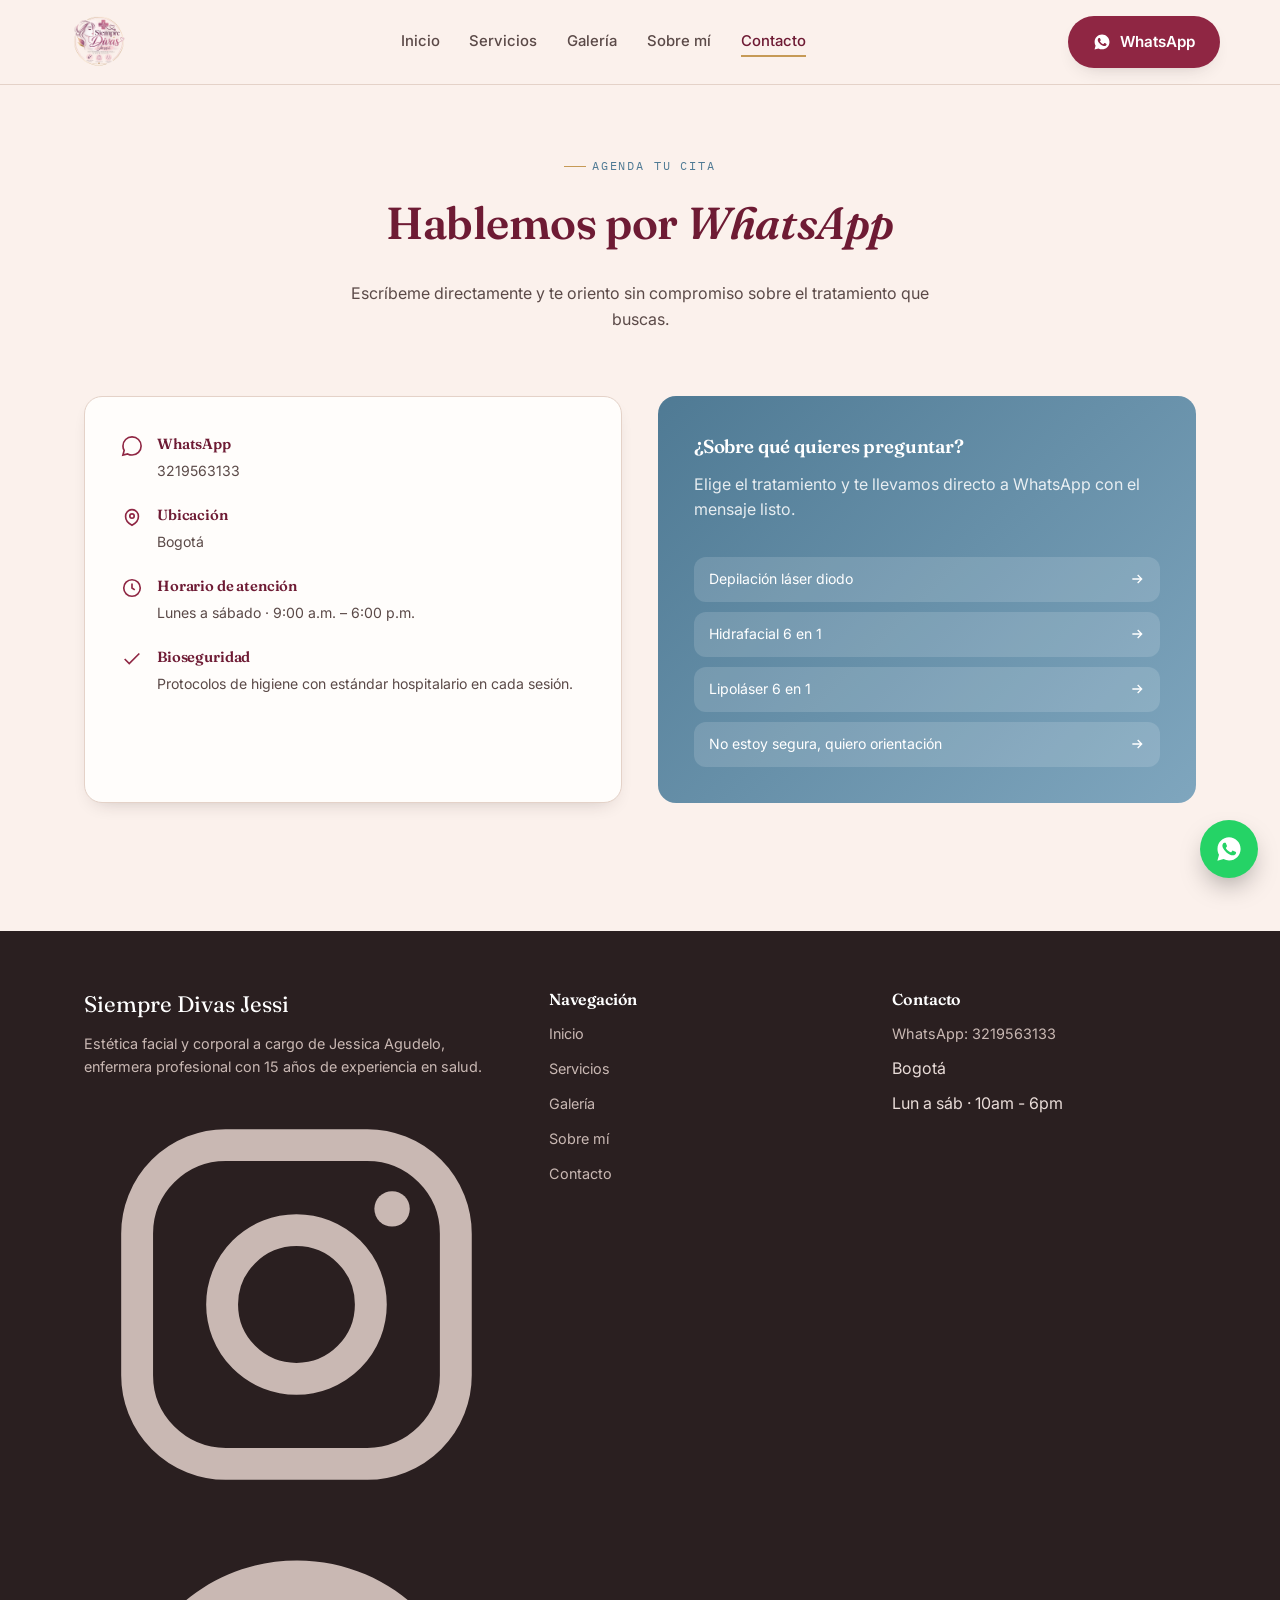
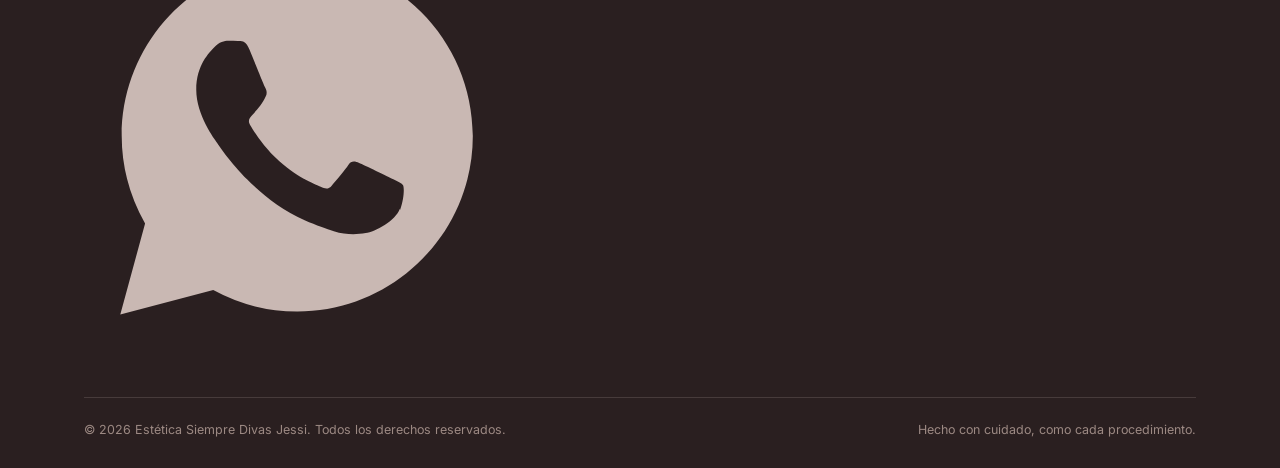
==== commit 5d101b1f: "Update contacto.html" ====
--- a/contacto.html
+++ b/contacto.html
@@ -238,6 +238,30 @@
               Estética facial y corporal a cargo de Jessica Agudelo, enfermera
               profesional con 15 años de experiencia en salud.
             </p>
+            <div class="footer-social">
+              <a
+                href="https://www.instagram.com/jessicaagudelo23/"
+                target="_blank"
+                rel="noopener"
+                aria-label="Instagram"
+              >
+                <svg viewBox="0 0 24 24" fill="none" stroke="currentColor" stroke-width="1.8">
+                  <rect x="3" y="3" width="18" height="18" rx="5" />
+                  <circle cx="12" cy="12" r="4.2" />
+                  <circle cx="17.4" cy="6.6" r="1" fill="currentColor" stroke="none" />
+                </svg>
+              </a>
+              <a
+                href="https://wa.me/573219563133"
+                target="_blank"
+                rel="noopener"
+                aria-label="WhatsApp"
+              >
+                <svg viewBox="0 0 24 24" fill="currentColor">
+                  <path d="M12.04 2C6.58 2 2.13 6.45 2.13 11.91c0 1.75.46 3.45 1.32 4.95L2.05 22l5.25-1.38a9.9 9.9 0 0 0 4.74 1.21h.01c5.46 0 9.91-4.45 9.91-9.91C21.96 6.45 17.5 2 12.04 2Zm5.8 14.02c-.24.68-1.4 1.3-1.93 1.38-.5.08-1.12.11-1.8-.11-.42-.14-.96-.32-1.65-.62-2.9-1.25-4.8-4.16-4.94-4.36-.14-.2-1.18-1.57-1.18-3 0-1.42.75-2.12 1.02-2.41.27-.29.58-.36.78-.36.2 0 .39 0 .56.01.18.01.42-.07.65.5.24.58.82 2 .89 2.14.07.14.12.31.02.5-.1.2-.15.32-.3.5-.15.17-.31.39-.44.52-.15.15-.3.31-.13.6.17.29.76 1.25 1.63 2.02 1.12 1 2.06 1.31 2.35 1.46.29.15.46.13.63-.08.17-.2.72-.84.91-1.13.19-.29.38-.24.63-.14.26.1 1.65.78 1.93.92.29.15.48.22.55.34.07.13.07.72-.17 1.4Z" />
+                </svg>
+              </a>
+            </div>
           </div>
           <div>
             <h4>Navegación</h4>
@@ -291,4 +315,4 @@
 
     <script src="main.js"></script>
   </body>
-</html> 
+</html>
--- a/style.css
+++ b/style.css
@@ -955,3 +955,204 @@
     scroll-behavior: auto !important;
   }
 }
+
+/* -------------------- Galería -------------------- */
+.gallery-filter {
+  display: flex;
+  flex-wrap: wrap;
+  gap: 10px;
+  justify-content: center;
+  margin-bottom: 40px;
+}
+.filter-pill {
+  font-family: var(--font-mono);
+  font-size: 0.72rem;
+  letter-spacing: 0.05em;
+  text-transform: uppercase;
+  padding: 0.65em 1.3em;
+  border-radius: 999px;
+  border: 1.5px solid var(--line);
+  background: var(--card);
+  color: var(--ink-soft);
+  cursor: pointer;
+  transition:
+    background 0.2s ease,
+    color 0.2s ease,
+    border-color 0.2s ease;
+}
+.filter-pill:hover {
+  border-color: var(--rose);
+  color: var(--rose-deep);
+}
+.filter-pill.active {
+  background: var(--rose);
+  border-color: var(--rose);
+  color: #fff;
+}
+
+.gallery-grid {
+  display: grid;
+  grid-template-columns: repeat(3, 1fr);
+  gap: 20px;
+}
+.gallery-item {
+  position: relative;
+  aspect-ratio: 4/5;
+  border-radius: var(--radius-sm);
+  overflow: hidden;
+  cursor: pointer;
+  background: var(--blue-tint);
+  box-shadow: var(--shadow-sm);
+}
+.gallery-item img,
+.gallery-item video {
+  width: 100%;
+  height: 100%;
+  object-fit: cover;
+  transition: transform 0.4s ease;
+}
+.gallery-item:hover img,
+.gallery-item:hover video {
+  transform: scale(1.06);
+}
+.gallery-item .play-badge {
+  position: absolute;
+  top: 50%;
+  left: 50%;
+  transform: translate(-50%, -50%);
+  width: 52px;
+  height: 52px;
+  border-radius: 50%;
+  background: rgba(255, 255, 255, 0.92);
+  display: flex;
+  align-items: center;
+  justify-content: center;
+  box-shadow: var(--shadow-sm);
+  transition: transform 0.25s ease;
+}
+.gallery-item:hover .play-badge {
+  transform: translate(-50%, -50%) scale(1.08);
+}
+.play-badge svg {
+  width: 20px;
+  height: 20px;
+  color: var(--rose);
+  margin-left: 2px;
+}
+.gallery-caption {
+  position: absolute;
+  left: 0;
+  right: 0;
+  bottom: 0;
+  padding: 24px 14px 12px;
+  background: linear-gradient(
+    to top,
+    rgba(42, 31, 32, 0.75),
+    rgba(42, 31, 32, 0)
+  );
+}
+.gallery-tag {
+  font-family: var(--font-mono);
+  font-size: 0.6rem;
+  letter-spacing: 0.06em;
+  text-transform: uppercase;
+  color: #fff;
+}
+
+/* -------------------- Lightbox -------------------- */
+.lightbox-overlay {
+  display: none;
+  position: fixed;
+  inset: 0;
+  z-index: 200;
+  background: rgba(20, 12, 13, 0.9);
+  padding: 24px;
+  align-items: center;
+  justify-content: center;
+}
+.lightbox-overlay.open {
+  display: flex;
+}
+.lightbox-content {
+  width: 100%;
+  max-width: 860px;
+}
+.lightbox-body img,
+.lightbox-body video {
+  width: 100%;
+  max-height: 78vh;
+  object-fit: contain;
+  border-radius: var(--radius-sm);
+  background: #000;
+  display: block;
+}
+.lightbox-caption {
+  color: #f1e3df;
+  text-align: center;
+  font-size: 0.88rem;
+  margin-top: 14px;
+}
+.lightbox-close {
+  position: fixed;
+  top: 20px;
+  right: 24px;
+  width: 42px;
+  height: 42px;
+  border-radius: 50%;
+  border: none;
+  background: rgba(255, 255, 255, 0.14);
+  color: #fff;
+  font-size: 1.4rem;
+  line-height: 1;
+  cursor: pointer;
+}
+.lightbox-close:hover {
+  background: rgba(255, 255, 255, 0.24);
+}
+
+@media (max-width: 720px) {
+  .gallery-grid {
+    grid-template-columns: 1fr 1fr;
+    gap: 12px;
+  }
+}
+
+/* -------------------- Testimonios -------------------- */
+.testimonial-grid {
+  display: grid;
+  grid-template-columns: repeat(2, 1fr);
+  gap: 24px;
+}
+.testimonial-card {
+  background: var(--card);
+  border: 1px solid var(--line);
+  border-radius: var(--radius);
+  padding: 14px 14px 18px;
+  box-shadow: var(--shadow-sm);
+  margin: 0;
+}
+.testimonial-shot {
+  width: 100%;
+  display: block;
+  border-radius: var(--radius-sm);
+  margin-bottom: 14px;
+  cursor: pointer;
+  transition: opacity 0.2s ease;
+}
+.testimonial-shot:hover {
+  opacity: 0.9;
+}
+.testimonial-name {
+  font-family: var(--font-mono);
+  font-size: 0.68rem;
+  letter-spacing: 0.06em;
+  text-transform: uppercase;
+  color: var(--rose-deep);
+  text-align: center;
+}
+
+@media (max-width: 920px) {
+  .testimonial-grid {
+    grid-template-columns: 1fr;
+  }
+}
